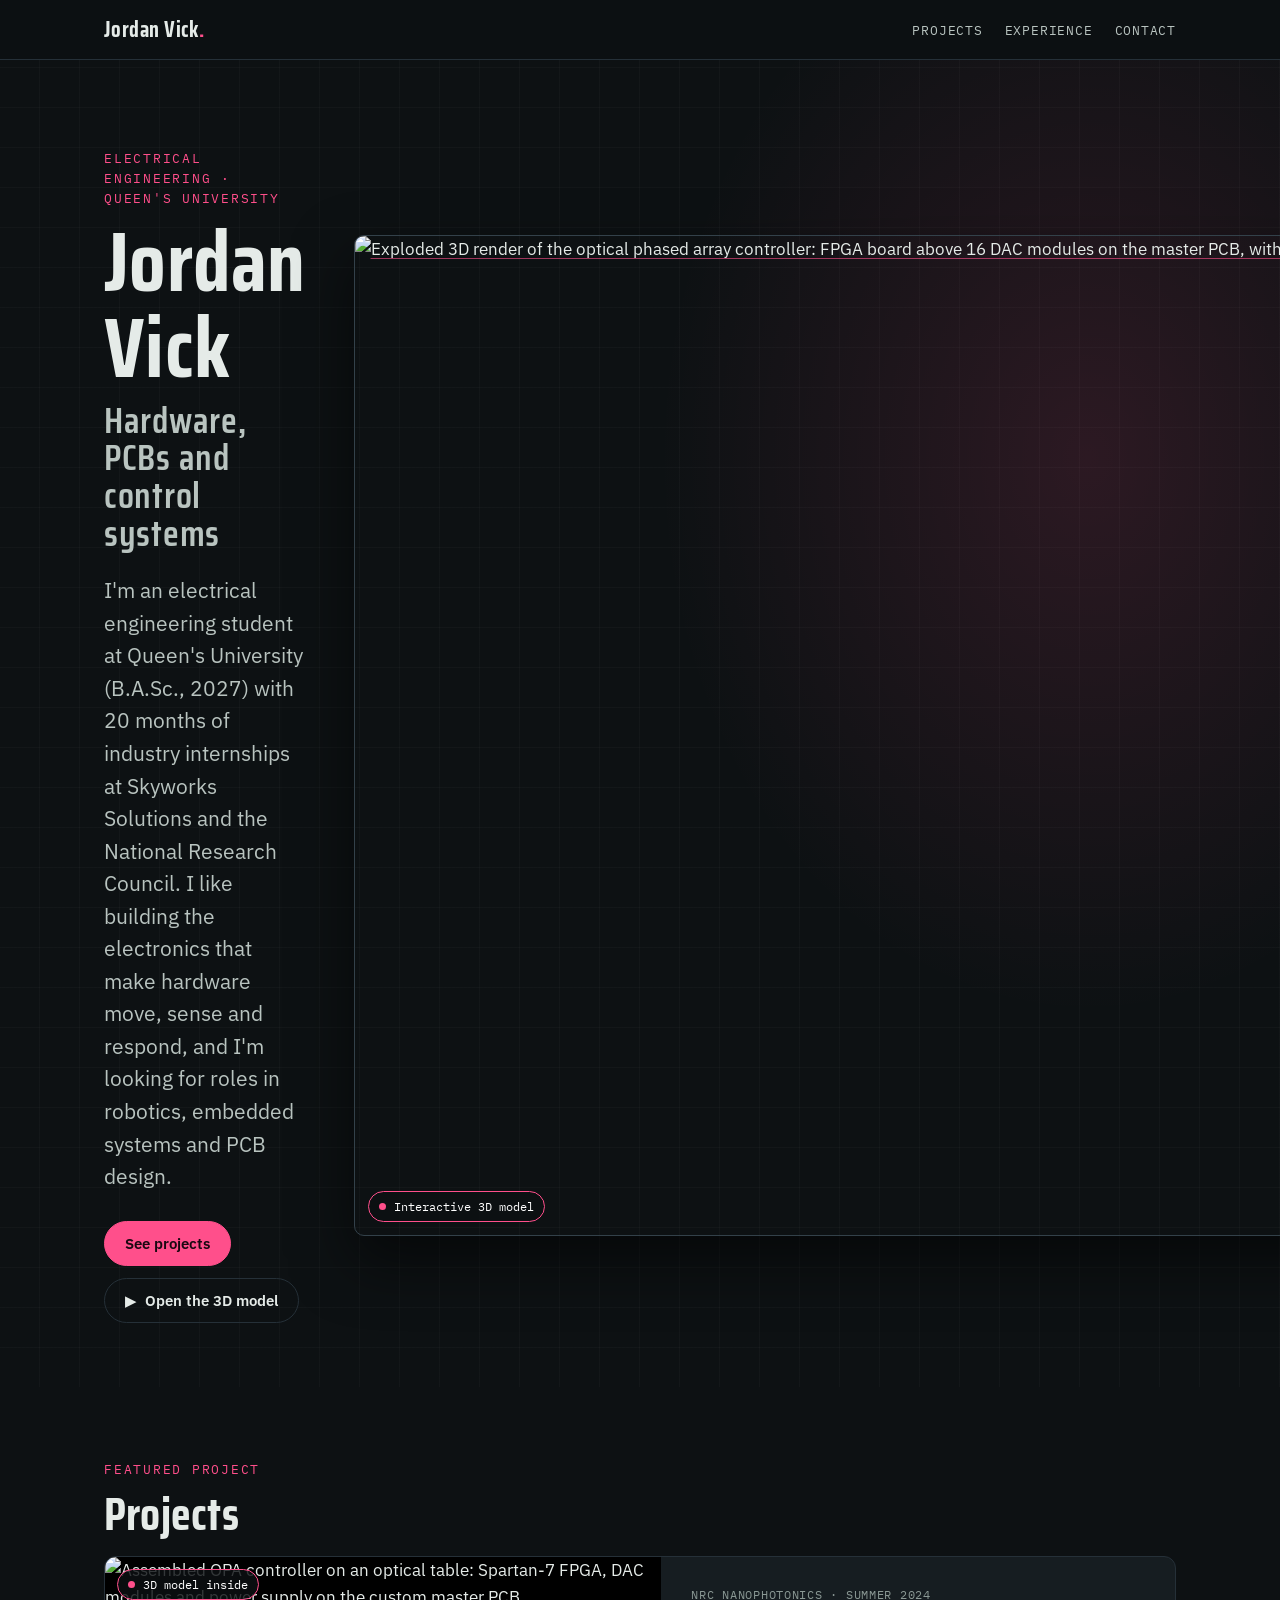
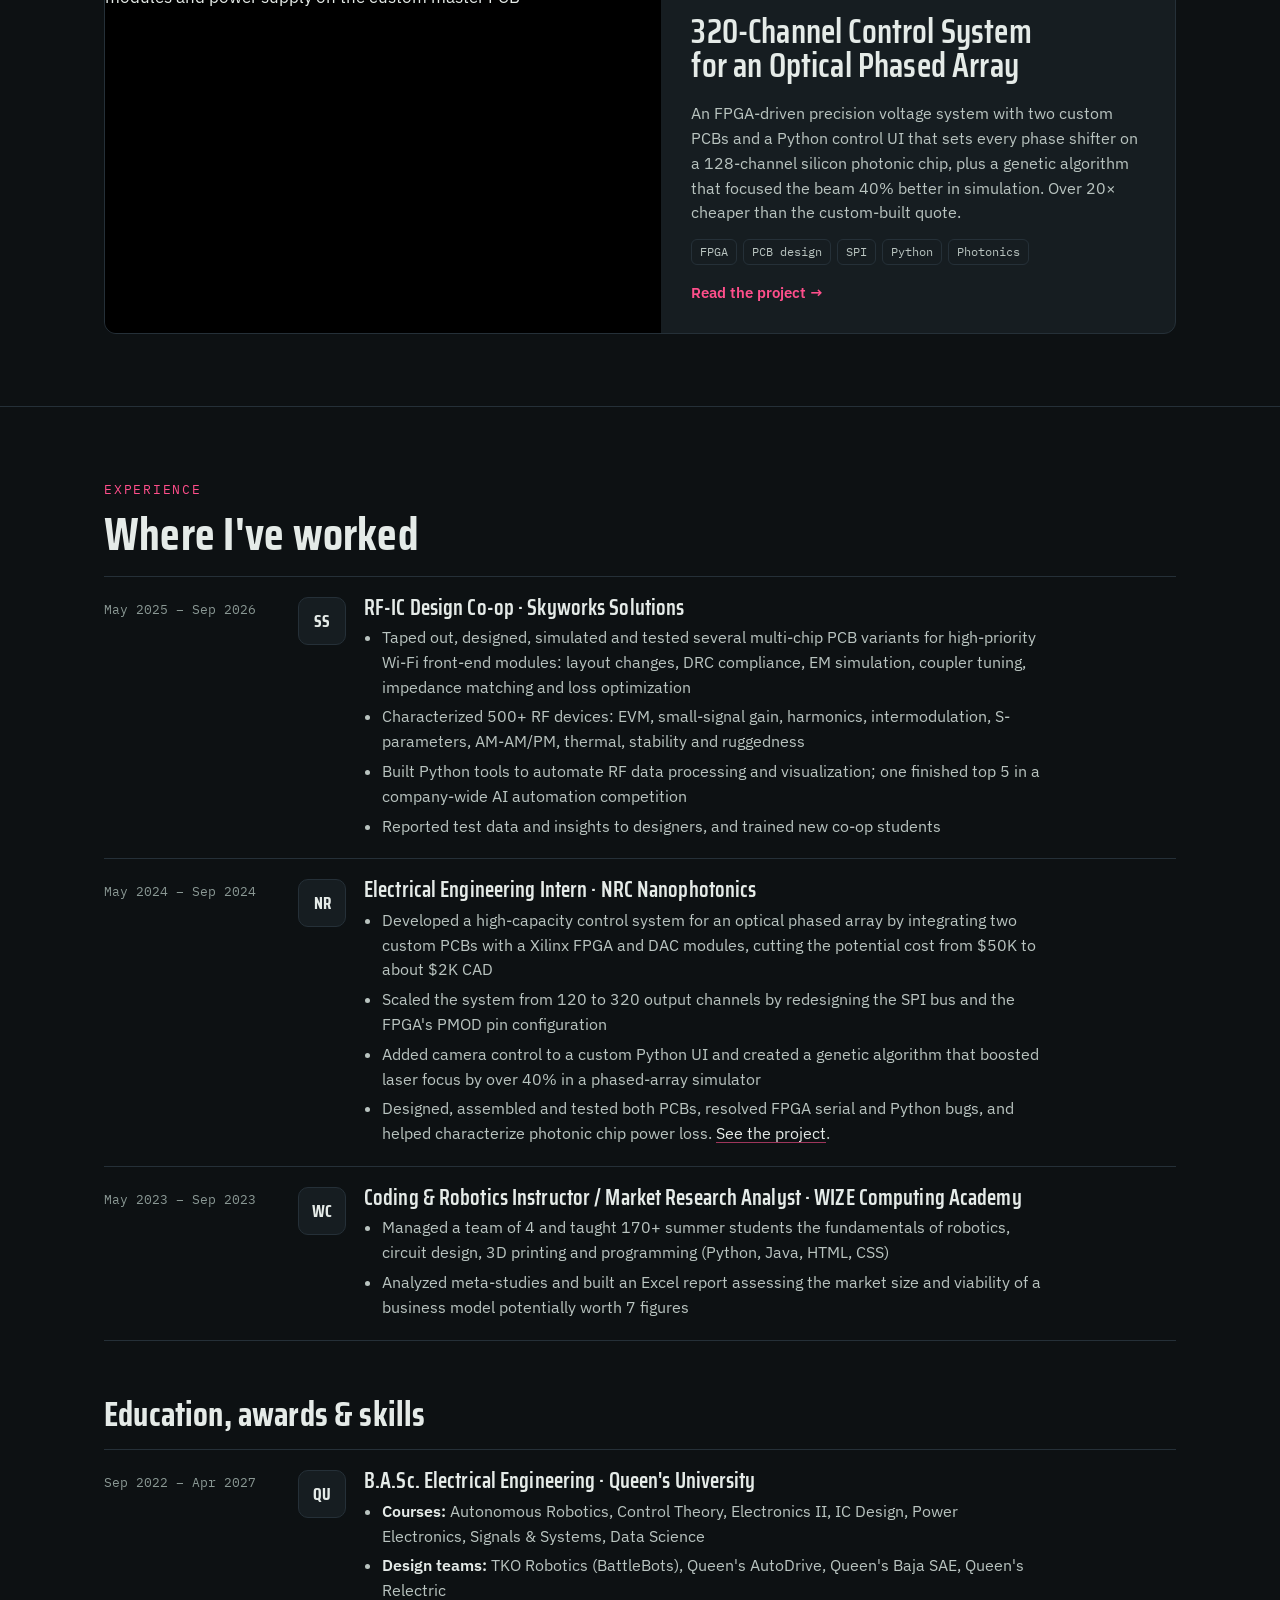
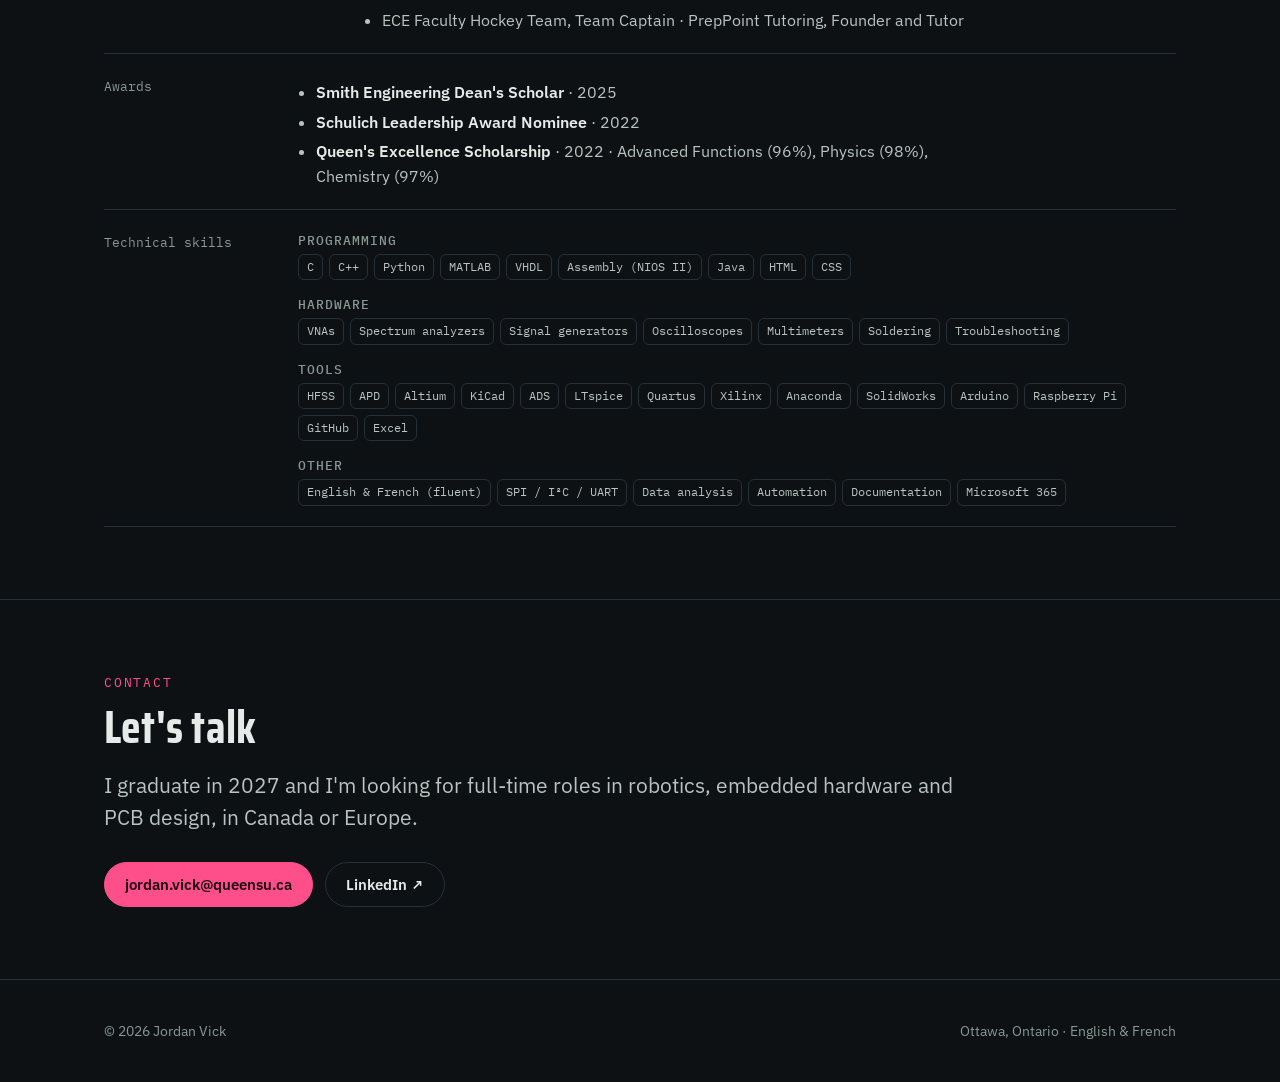
==== index.html @ 826437dc "Update portfolio: NRC project details from final deck, new experience, education, awards and skills " ====
<!doctype html>
<html lang="en">
<head>
<meta charset="utf-8">
<meta name="viewport" content="width=device-width, initial-scale=1">
<title>Jordan Vick · Engineering Portfolio</title>
<meta name="description" content="Engineering portfolio of Jordan Vick, Electrical Engineering at Queen's University: hardware, PCB design, FPGA and control systems.">
<meta property="og:title" content="Jordan Vick · Engineering Portfolio">
<meta property="og:description" content="Hardware, PCB design, FPGA and control systems projects, including an interactive 3D model of a 320-channel optical phased array controller.">
<meta property="og:type" content="website">
<meta property="og:url" content="https://jordankylevick-sudo.github.io/Portfolio_JV/">
<meta property="og:image" content="https://jordankylevick-sudo.github.io/Portfolio_JV/assets/og-opa.jpg">
<meta name="twitter:card" content="summary_large_image">
<link rel="preconnect" href="https://fonts.googleapis.com">
<link rel="preconnect" href="https://fonts.gstatic.com" crossorigin>
<link rel="stylesheet" href="https://fonts.googleapis.com/css2?family=IBM+Plex+Mono:wght@400;500&family=IBM+Plex+Sans:wght@400;500;600&family=Saira+Condensed:wght@600;700&display=swap">
<link rel="stylesheet" href="assets/style.css">
</head>
<body>
<nav class="nav" aria-label="Main">
  <div class="wrap">
    <a class="brand" href="./">Jordan Vick<span>.</span></a>
    <ul>
      <li><a class="l" href="#projects">Projects</a></li>
      <li><a class="l" href="#experience">Experience</a></li>
      <li><a class="l" href="#contact">Contact</a></li>
    </ul>
  </div>
</nav>

<main>
<header class="hero">
  <div class="wrap">
    <div>
      <p class="eyebrow">Electrical Engineering · Queen's University</p>
      <h1>Jordan Vick<span>Hardware, PCBs and control systems</span></h1>
      <p class="lead">I'm an electrical engineering student at Queen's University (B.A.Sc., 2027) with 20 months of industry internships at Skyworks Solutions and the National Research Council. I like building the electronics that make hardware move, sense and respond, and I'm looking for roles in robotics, embedded systems and PCB design.</p>
      <div class="cta-row">
        <a class="btn primary" href="#projects">See projects</a>
        <a class="btn" href="projects/opa-controller.html#model">▶&nbsp; Open the 3D model</a>
      </div>
    </div>
    <a class="hero-fig" href="projects/opa-controller.html#model" aria-label="Open the interactive 3D model of the OPA controller">
      <img src="assets/img/opa-3d-exploded.jpg" alt="Exploded 3D render of the optical phased array controller: FPGA board above 16 DAC modules on the master PCB, with ribbon cables to the chip" width="1400" height="1000">
      <span class="tag"><i></i>Interactive 3D model</span>
    </a>
  </div>
</header>

<section id="projects">
  <div class="wrap">
    <p class="eyebrow">Featured project</p>
    <h2>Projects</h2>
    <div class="cards single">
      <a class="card wide" href="projects/opa-controller.html">
        <div class="media"><img src="assets/img/opa-final-system.jpg" alt="Assembled OPA controller on an optical table: Spartan-7 FPGA, DAC modules and power supply on the custom master PCB" loading="lazy"><span class="tag"><i></i>3D model inside</span></div>
        <div class="body">
          <div class="meta">NRC Nanophotonics · Summer 2024</div>
          <h3>320-Channel Control System for an Optical Phased Array</h3>
          <p>An FPGA-driven precision voltage system with two custom PCBs and a Python control UI that sets every phase shifter on a 128-channel silicon photonic chip, plus a genetic algorithm that focused the beam 40% better in simulation. Over 20× cheaper than the custom-built quote.</p>
          <div class="chips"><span class="chip">FPGA</span><span class="chip">PCB design</span><span class="chip">SPI</span><span class="chip">Python</span><span class="chip">Photonics</span></div>
          <span class="go">Read the project →</span>
        </div>
      </a>
    </div>
  </div>
</section>

<section id="experience">
  <div class="wrap">
    <p class="eyebrow">Experience</p>
    <h2>Where I've worked</h2>
    <div class="xp">
      <div class="xp-row">
        <div class="when">May 2025 – Sep 2026</div>
        <div class="xp-body">
          <img class="logo" src="assets/img/logos/skyworks.png" data-domain="skyworksinc.com" alt="Skyworks Solutions logo" width="48" height="48" loading="lazy">
          <div>
            <h3>RF-IC Design Co-op · Skyworks Solutions</h3>
            <ul class="xp-list">
              <li>Taped out, designed, simulated and tested several multi-chip PCB variants for high-priority Wi-Fi front-end modules: layout changes, DRC compliance, EM simulation, coupler tuning, impedance matching and loss optimization</li>
              <li>Characterized 500+ RF devices: EVM, small-signal gain, harmonics, intermodulation, S-parameters, AM-AM/PM, thermal, stability and ruggedness</li>
              <li>Built Python tools to automate RF data processing and visualization; one finished top 5 in a company-wide AI automation competition</li>
              <li>Reported test data and insights to designers, and trained new co-op students</li>
            </ul>
          </div>
        </div>
      </div>
      <div class="xp-row">
        <div class="when">May 2024 – Sep 2024</div>
        <div class="xp-body">
          <img class="logo" src="assets/img/logos/nrc.png" data-domain="nrc-cnrc.gc.ca" alt="National Research Council Canada logo" width="48" height="48" loading="lazy">
          <div>
            <h3>Electrical Engineering Intern · NRC Nanophotonics</h3>
            <ul class="xp-list">
              <li>Developed a high-capacity control system for an optical phased array by integrating two custom PCBs with a Xilinx FPGA and DAC modules, cutting the potential cost from $50K to about $2K CAD</li>
              <li>Scaled the system from 120 to 320 output channels by redesigning the SPI bus and the FPGA's PMOD pin configuration</li>
              <li>Added camera control to a custom Python UI and created a genetic algorithm that boosted laser focus by over 40% in a phased-array simulator</li>
              <li>Designed, assembled and tested both PCBs, resolved FPGA serial and Python bugs, and helped characterize photonic chip power loss. <a href="projects/opa-controller.html">See the project</a>.</li>
            </ul>
          </div>
        </div>
      </div>
      <div class="xp-row">
        <div class="when">May 2023 – Sep 2023</div>
        <div class="xp-body">
          <img class="logo" src="assets/img/logos/wize.png" data-domain="wizecomputing.com" alt="WIZE Computing Academy logo" width="48" height="48" loading="lazy">
          <div>
            <h3>Coding &amp; Robotics Instructor / Market Research Analyst · WIZE Computing Academy</h3>
            <ul class="xp-list">
              <li>Managed a team of 4 and taught 170+ summer students the fundamentals of robotics, circuit design, 3D printing and programming (Python, Java, HTML, CSS)</li>
              <li>Analyzed meta-studies and built an Excel report assessing the market size and viability of a business model potentially worth 7 figures</li>
            </ul>
          </div>
        </div>
      </div>
    </div>

    <h2 class="xp-sub">Education, awards &amp; skills</h2>
    <div class="xp">
      <div class="xp-row">
        <div class="when">Sep 2022 – Apr 2027</div>
        <div class="xp-body">
          <img class="logo" src="assets/img/logos/queens.png" data-domain="queensu.ca" alt="Queen's University logo" width="48" height="48" loading="lazy">
          <div>
            <h3>B.A.Sc. Electrical Engineering · Queen's University</h3>
            <ul class="xp-list">
              <li><b>Courses:</b> Autonomous Robotics, Control Theory, Electronics II, IC Design, Power Electronics, Signals &amp; Systems, Data Science</li>
              <li><b>Design teams:</b> TKO Robotics (BattleBots), Queen's AutoDrive, Queen's Baja SAE, Queen's Relectric</li>
              <li>ECE Faculty Hockey Team, Team Captain · PrepPoint Tutoring, Founder and Tutor</li>
            </ul>
          </div>
        </div>
      </div>
      <div class="xp-row">
        <div class="when">Awards</div>
        <div>
          <ul class="xp-list">
            <li><b>Smith Engineering Dean's Scholar</b> · 2025</li>
            <li><b>Schulich Leadership Award Nominee</b> · 2022</li>
            <li><b>Queen's Excellence Scholarship</b> · 2022 · Advanced Functions (96%), Physics (98%), Chemistry (97%)</li>
          </ul>
        </div>
      </div>
      <div class="xp-row">
        <div class="when">Technical skills</div>
        <div class="skills">
          <div><b>Programming</b><div class="chips"><span class="chip">C</span><span class="chip">C++</span><span class="chip">Python</span><span class="chip">MATLAB</span><span class="chip">VHDL</span><span class="chip">Assembly (NIOS II)</span><span class="chip">Java</span><span class="chip">HTML</span><span class="chip">CSS</span></div></div>
          <div><b>Hardware</b><div class="chips"><span class="chip">VNAs</span><span class="chip">Spectrum analyzers</span><span class="chip">Signal generators</span><span class="chip">Oscilloscopes</span><span class="chip">Multimeters</span><span class="chip">Soldering</span><span class="chip">Troubleshooting</span></div></div>
          <div><b>Tools</b><div class="chips"><span class="chip">HFSS</span><span class="chip">APD</span><span class="chip">Altium</span><span class="chip">KiCad</span><span class="chip">ADS</span><span class="chip">LTspice</span><span class="chip">Quartus</span><span class="chip">Xilinx</span><span class="chip">Anaconda</span><span class="chip">SolidWorks</span><span class="chip">Arduino</span><span class="chip">Raspberry Pi</span><span class="chip">GitHub</span><span class="chip">Excel</span></div></div>
          <div><b>Other</b><div class="chips"><span class="chip">English &amp; French (fluent)</span><span class="chip">SPI / I²C / UART</span><span class="chip">Data analysis</span><span class="chip">Automation</span><span class="chip">Documentation</span><span class="chip">Microsoft 365</span></div></div>
        </div>
      </div>
    </div>
  </div>
</section>

<section id="contact">
  <div class="wrap">
    <p class="eyebrow">Contact</p>
    <h2>Let's talk</h2>
    <p class="lead">I graduate in 2027 and I'm looking for full-time roles in robotics, embedded hardware and PCB design, in Canada or Europe.</p>
    <div class="cta-row">
      <a class="btn primary" href="mailto:jordan.vick@queensu.ca">jordan.vick@queensu.ca</a>
      <a class="btn" href="https://www.linkedin.com/in/jordanvick/" target="_blank" rel="noopener">LinkedIn ↗</a>
    </div>
  </div>
</section>
</main>

<footer>
  <div class="wrap">
    <span>© 2026 Jordan Vick</span>
    <span>Ottawa, Ontario · English &amp; French</span>
  </div>
</footer>
<script>
  // company logos: use the local file in assets/img/logos if present,
  // otherwise fall back to the company's site icon, otherwise show initials
  document.querySelectorAll('img.logo').forEach(function (img) {
    function initials() {
      var d = document.createElement('span');
      d.className = 'logo mono-logo';
      d.textContent = img.alt.replace(/ logo$/, '').split(/\s+/).filter(function (w) { return /^[A-Z]/.test(w); }).slice(0, 2).map(function (w) { return w[0]; }).join('');
      img.replaceWith(d);
    }
    function onErr() {
      if (img.dataset.domain && !img.dataset.tried) {
        img.dataset.tried = '1';
        img.src = 'https://www.google.com/s2/favicons?domain=' + img.dataset.domain + '&sz=128';
      } else { initials(); }
    }
    img.addEventListener('error', onErr);
    if (img.complete && img.naturalWidth === 0) onErr();
  });
</script>
</body>
</html>
---- assets/style.css ----
/* Jordan Vick — engineering portfolio
   Single dark "lab bench" look, shared with the 3D model. Narrow reading column, wide figures. */
:root {
  --bg: #0d1113;
  --bg-2: #12181b;
  --panel: #161d21;
  --ink: #e5ebe8;
  --ink-2: #b9c4c0;
  --muted: #8a9894;
  --line: #253038;
  --beam: #ff4f8b;
  --copper: #d9a35b;
  --mask: #1f8a52;
  --font-display: "Saira Condensed", "Arial Narrow", sans-serif;
  --font-body: "IBM Plex Sans", system-ui, -apple-system, "Segoe UI", sans-serif;
  --font-mono: "IBM Plex Mono", ui-monospace, "SFMono-Regular", Menlo, monospace;
  --wrap: 1120px;
  --read: 68ch;
  color-scheme: dark;
}
*, *::before, *::after { box-sizing: border-box; }
html { scroll-behavior: smooth; }
body { margin: 0; background: var(--bg); color: var(--ink); font-family: var(--font-body); font-size: 17px; line-height: 1.6; -webkit-font-smoothing: antialiased; }
img { max-width: 100%; height: auto; display: block; }
a { color: var(--ink); text-decoration-color: rgba(255,79,139,.6); text-underline-offset: 3px; }
a:hover { color: #fff; text-decoration-color: var(--beam); }
a:focus-visible, button:focus-visible, input:focus-visible { outline: 2px solid var(--beam); outline-offset: 3px; border-radius: 4px; }
[hidden] { display: none !important; }

.wrap { max-width: var(--wrap); margin: 0 auto; padding-inline: 24px; }
@media (max-width: 560px) { .wrap { padding-inline: 16px; } body { font-size: 16px; } }

/* ---- nav ---- */
.nav { position: sticky; top: 0; z-index: 20; background: rgba(13,17,19,.86); backdrop-filter: blur(10px); -webkit-backdrop-filter: blur(10px); border-bottom: 1px solid var(--line); }
.nav .wrap { display: flex; align-items: center; justify-content: space-between; gap: 16px; padding-block: 12px; }
.brand { font-family: var(--font-display); font-weight: 700; font-size: 22px; letter-spacing: .02em; text-decoration: none; }
.brand span { color: var(--beam); }
.nav ul { display: flex; gap: 22px; list-style: none; margin: 0; padding: 0; flex-wrap: wrap; }
.nav a.l { font-family: var(--font-mono); font-size: 13px; letter-spacing: .06em; text-transform: uppercase; color: var(--ink-2); text-decoration: none; }
.nav a.l:hover, .nav a.l[aria-current="page"] { color: #fff; }
@media (max-width: 560px) { .nav ul { gap: 14px; } .nav a.l { font-size: 12px; } }

/* ---- type ---- */
.eyebrow { font-family: var(--font-mono); font-size: 12.5px; letter-spacing: .14em; text-transform: uppercase; color: var(--beam); margin: 0 0 12px; }
h1, h2, h3 { font-family: var(--font-display); font-weight: 700; line-height: 1.02; letter-spacing: .005em; text-wrap: balance; margin: 0; }
h1 { font-size: clamp(44px, 7vw, 84px); }
h2 { font-size: clamp(32px, 4.2vw, 46px); margin-bottom: 18px; }
h3 { font-size: 25px; font-weight: 600; margin-bottom: 8px; }
p { margin: 0 0 16px; max-width: var(--read); }
.lead { font-size: clamp(18px, 2vw, 21px); color: var(--ink-2); line-height: 1.55; }
.mono { font-family: var(--font-mono); }
.muted { color: var(--muted); }
strong { font-weight: 600; color: #fff; }

section { padding-block: 72px; border-top: 1px solid var(--line); }
section:first-of-type { border-top: 0; }
@media (max-width: 560px) { section { padding-block: 52px; } }

/* ---- home hero ---- */
.hero { position: relative; padding-block: 88px 64px; overflow: hidden; }
.hero::before { content: ""; position: absolute; inset: 0; background:
  radial-gradient(48% 60% at 85% 30%, rgba(255,79,139,.13), transparent 70%),
  repeating-linear-gradient(0deg, transparent 0 39px, rgba(255,255,255,.025) 39px 40px),
  repeating-linear-gradient(90deg, transparent 0 39px, rgba(255,255,255,.025) 39px 40px); pointer-events: none; }
.hero .wrap { position: relative; display: grid; grid-template-columns: 1.15fr .85fr; gap: 48px; align-items: center; }
.hero h1 span { display: block; color: var(--ink-2); font-weight: 600; font-size: .44em; letter-spacing: .02em; margin-top: 10px; }
.hero .lead { margin-top: 22px; }
.hero-fig { position: relative; }
.hero-fig img { border-radius: 10px; border: 1px solid #33414a; box-shadow: 0 24px 60px rgba(0,0,0,.55); }
.hero-fig .tag { position: absolute; left: 14px; bottom: 14px; }
.cta-row { display: flex; gap: 12px; flex-wrap: wrap; margin-top: 28px; }
.btn { display: inline-flex; align-items: center; gap: 10px; font: 600 15px var(--font-body); padding: 12px 20px; border-radius: 999px; text-decoration: none; border: 1px solid var(--line); color: var(--ink); background: transparent; cursor: pointer; }
.btn:hover { border-color: #44535d; color: #fff; }
.btn.primary { background: var(--beam); border-color: var(--beam); color: #1b0811; }
.btn.primary:hover { background: #ff6d9f; color: #1b0811; }
@media (max-width: 860px) { .hero .wrap { grid-template-columns: 1fr; } .hero { padding-block: 56px 40px; } }

.tag { display: inline-flex; align-items: center; gap: 8px; font-family: var(--font-mono); font-size: 12px; color: #fff; background: rgba(13,17,19,.82); border: 1px solid var(--beam); padding: 5px 10px; border-radius: 999px; }
.tag i { width: 7px; height: 7px; border-radius: 50%; background: var(--beam); }

/* ---- facts strip ---- */
.facts { display: grid; grid-template-columns: repeat(4, 1fr); gap: 1px; background: var(--line); border: 1px solid var(--line); border-radius: 10px; overflow: hidden; margin-top: 40px; }
.fact { background: var(--bg-2); padding: 18px 18px 16px; }
.fact b { display: block; font-family: var(--font-display); font-size: 34px; font-weight: 600; line-height: 1; font-variant-numeric: tabular-nums; }
.fact span { font-size: 13.5px; color: var(--muted); }
@media (max-width: 760px) { .facts { grid-template-columns: repeat(2, 1fr); } }

/* ---- project cards ---- */
.cards { display: grid; grid-template-columns: repeat(2, 1fr); gap: 24px; }
.card { display: flex; flex-direction: column; background: var(--panel); border: 1px solid var(--line); border-radius: 12px; overflow: hidden; text-decoration: none; transition: border-color .2s, transform .2s; }
.card:hover { border-color: #3d4c56; transform: translateY(-2px); color: var(--ink); }
.card .media { aspect-ratio: 16 / 10; overflow: hidden; background: #000; position: relative; }
.card .media img { width: 100%; height: 100%; object-fit: cover; }
.card .media .tag { position: absolute; top: 12px; left: 12px; }
.card .body { padding: 20px 22px 22px; display: grid; gap: 10px; flex: 1; align-content: start; }
.card .meta { font-family: var(--font-mono); font-size: 12px; letter-spacing: .06em; text-transform: uppercase; color: var(--muted); }
.card p { margin: 0; color: var(--ink-2); font-size: 15.5px; }
.chips { display: flex; flex-wrap: wrap; gap: 6px; margin-top: 4px; }
.chip { font-family: var(--font-mono); font-size: 11.5px; color: var(--ink-2); border: 1px solid var(--line); border-radius: 6px; padding: 3px 8px; }
.card .go { margin-top: 6px; font-weight: 600; font-size: 14.5px; color: var(--beam); }
@media (max-width: 760px) { .cards { grid-template-columns: 1fr; } }

/* ---- experience list ---- */
.xp { display: grid; gap: 0; border-top: 1px solid var(--line); }
.xp-row { display: grid; grid-template-columns: 170px 1fr; gap: 24px; padding: 20px 0; border-bottom: 1px solid var(--line); }
.xp-row .when { font-family: var(--font-mono); font-size: 13px; color: var(--muted); padding-top: 3px; font-variant-numeric: tabular-nums; }
.xp-row h3 { font-size: 22px; margin-bottom: 4px; }
.xp-row p { margin: 0; color: var(--ink-2); font-size: 15.5px; }
@media (max-width: 640px) { .xp-row { grid-template-columns: 1fr; gap: 4px; } }

/* ---- project page ---- */
.p-head { padding-block: 64px 40px; position: relative; }
.p-head::before { content: ""; position: absolute; inset: 0; background: radial-gradient(45% 70% at 90% 0%, rgba(255,79,139,.10), transparent 70%); pointer-events: none; }
.p-head .wrap { position: relative; }
.p-head h1 { font-size: clamp(40px, 6.2vw, 72px); max-width: 16ch; }
.p-head .lead { margin-top: 18px; }
.back { display: inline-block; font-family: var(--font-mono); font-size: 13px; color: var(--muted); text-decoration: none; margin-bottom: 26px; }
.back:hover { color: #fff; }
.meta-row { display: flex; flex-wrap: wrap; gap: 8px 22px; margin-top: 22px; font-family: var(--font-mono); font-size: 13px; color: var(--muted); }
.meta-row b { color: var(--ink); font-weight: 500; }

.split { display: grid; grid-template-columns: minmax(0, 1fr) minmax(0, 1fr); gap: 48px; align-items: start; }
.split.wide-left { grid-template-columns: minmax(0, 1.25fr) minmax(0, .75fr); }
@media (max-width: 860px) { .split, .split.wide-left { grid-template-columns: 1fr; gap: 28px; } }

figure { margin: 0; }
figure img { border-radius: 8px; border: 1px solid var(--line); width: 100%; }
figcaption { font-size: 13.5px; color: var(--muted); margin-top: 8px; line-height: 1.45; }
figcaption b { color: var(--ink-2); font-weight: 600; }

.gallery { display: grid; grid-template-columns: repeat(4, 1fr); gap: 18px; }
.gallery figure img { aspect-ratio: 3 / 4; object-fit: cover; }
.gallery.landscape figure img { aspect-ratio: 4 / 3; }
@media (max-width: 860px) { .gallery { grid-template-columns: repeat(2, 1fr); } }

.steps { counter-reset: s; display: grid; gap: 14px; margin: 0; padding: 0; list-style: none; }
.steps li { display: grid; grid-template-columns: 34px 1fr; gap: 12px; align-items: start; }
.steps li::before { counter-increment: s; content: counter(s); font-family: var(--font-mono); font-size: 13px; color: var(--beam); border: 1px solid rgba(255,79,139,.5); border-radius: 50%; width: 28px; height: 28px; display: grid; place-items: center; }
.steps p { margin: 0; color: var(--ink-2); }

.bullets { margin: 0; padding: 0; list-style: none; display: grid; gap: 12px; }
.bullets li { padding-left: 22px; position: relative; color: var(--ink-2); max-width: var(--read); }
.bullets li::before { content: ""; position: absolute; left: 0; top: .62em; width: 8px; height: 8px; border-radius: 2px; background: var(--beam); }

.panel { background: var(--panel); border: 1px solid var(--line); border-radius: 12px; padding: 24px; }
.compare { width: 100%; border-collapse: collapse; font-size: 15px; }
.compare th, .compare td { text-align: left; padding: 12px 14px; border-bottom: 1px solid var(--line); }
.compare th { font-family: var(--font-mono); font-size: 12px; letter-spacing: .08em; text-transform: uppercase; color: var(--muted); font-weight: 500; }
.compare td { font-variant-numeric: tabular-nums; }
.compare td.hi { color: #fff; font-weight: 600; }
.table-scroll { overflow-x: auto; }

/* embedded 3D model */
.viewer { position: relative; border: 1px solid #33414a; border-radius: 12px; overflow: hidden; background: #0d1113; aspect-ratio: 16 / 9; box-shadow: 0 24px 60px rgba(0,0,0,.5); }
.viewer iframe { position: absolute; inset: 0; width: 100%; height: 100%; border: 0; }
.viewer .poster { position: absolute; inset: 0; display: grid; place-items: center; background: center / cover no-repeat; cursor: pointer; border: 0; padding: 0; width: 100%; }
.viewer .poster::after { content: ""; position: absolute; inset: 0; background: linear-gradient(0deg, rgba(13,17,19,.75), rgba(13,17,19,.15)); }
.viewer .poster span { position: relative; z-index: 1; }
.viewer-bar { display: flex; justify-content: space-between; align-items: center; gap: 12px; flex-wrap: wrap; margin-top: 12px; }
@media (max-width: 640px) { .viewer { aspect-ratio: 3 / 4; } }

/* diagram */
.diagram { overflow-x: auto; }
.diagram svg { min-width: 760px; width: 100%; height: auto; display: block; }

/* footer */
footer { border-top: 1px solid var(--line); padding-block: 40px; color: var(--muted); font-size: 14px; }
footer .wrap { display: flex; justify-content: space-between; flex-wrap: wrap; gap: 16px; }
footer a { color: var(--ink-2); }

@media (prefers-reduced-motion: reduce) { html { scroll-behavior: auto; } .card { transition: none; } .card:hover { transform: none; } }

/* ---- single featured card ---- */
.cards.single { grid-template-columns: 1fr; }
.card.wide { flex-direction: row; }
.card.wide .media { flex: 0 0 52%; aspect-ratio: auto; min-height: 320px; }
.card.wide .body { padding: 28px 30px; align-content: center; }
.card.wide h3 { font-size: clamp(26px, 3vw, 34px); }
@media (max-width: 760px) { .card.wide { flex-direction: column; } .card.wide .media { aspect-ratio: 16 / 10; min-height: 0; } }

/* ---- experience extras ---- */
.xp-body { display: grid; grid-template-columns: 48px 1fr; gap: 18px; align-items: start; }
.xp-row .logo { width: 48px; height: 48px; object-fit: contain; background: #fff; border-radius: 10px; padding: 6px; border: 1px solid var(--line); }
.xp-list { margin: 6px 0 0; padding-left: 18px; color: var(--ink-2); font-size: 15.5px; display: grid; gap: 5px; max-width: var(--read); }
.xp-list b { color: var(--ink); font-weight: 600; }
.xp-sub { font-size: clamp(26px, 3vw, 34px); margin: 56px 0 18px; }
.skills { display: grid; gap: 14px; }
.skills > div > b { display: block; font-family: var(--font-mono); font-size: 12.5px; letter-spacing: .08em; text-transform: uppercase; color: var(--muted); font-weight: 500; margin-bottom: 4px; }
@media (max-width: 480px) { .xp-body { grid-template-columns: 40px 1fr; gap: 12px; } .xp-row .logo { width: 40px; height: 40px; } }
.xp-row .mono-logo { display: grid; place-items: center; font: 700 17px var(--font-display); color: var(--ink); background: var(--panel); }
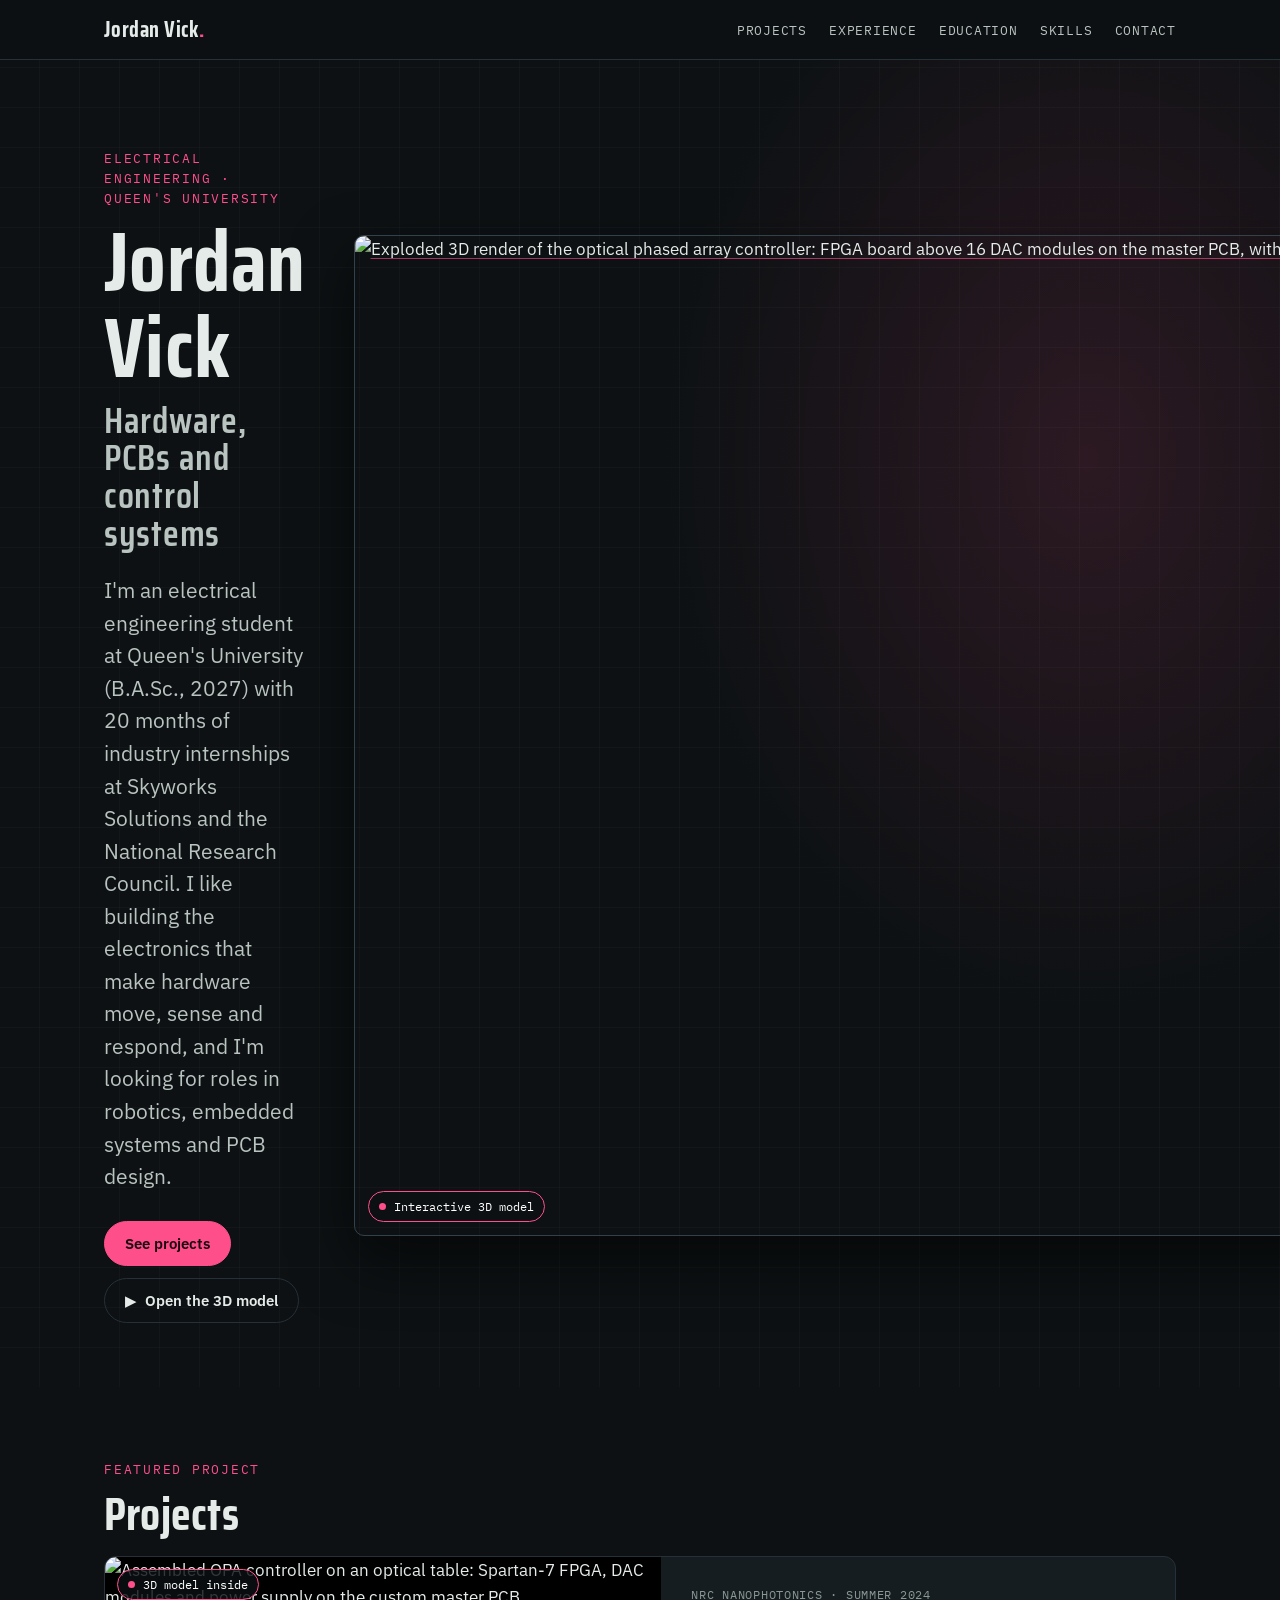
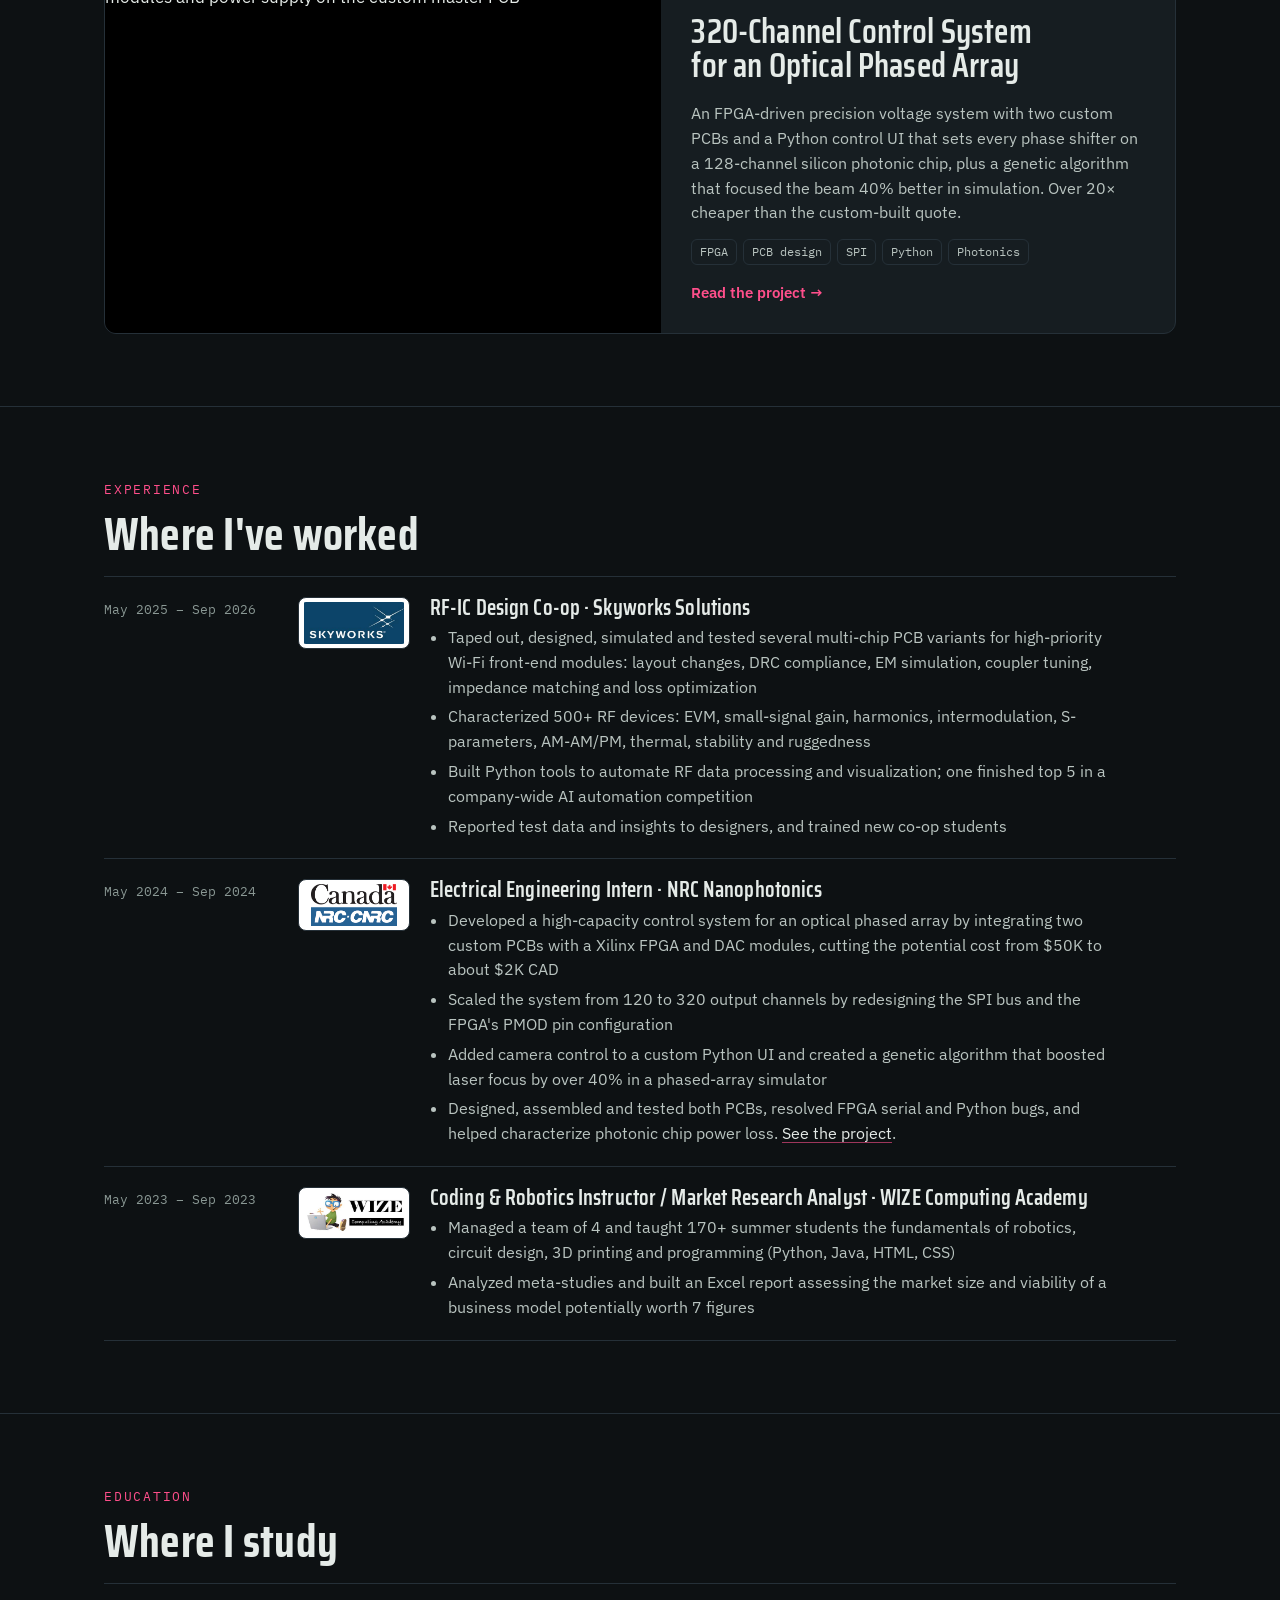
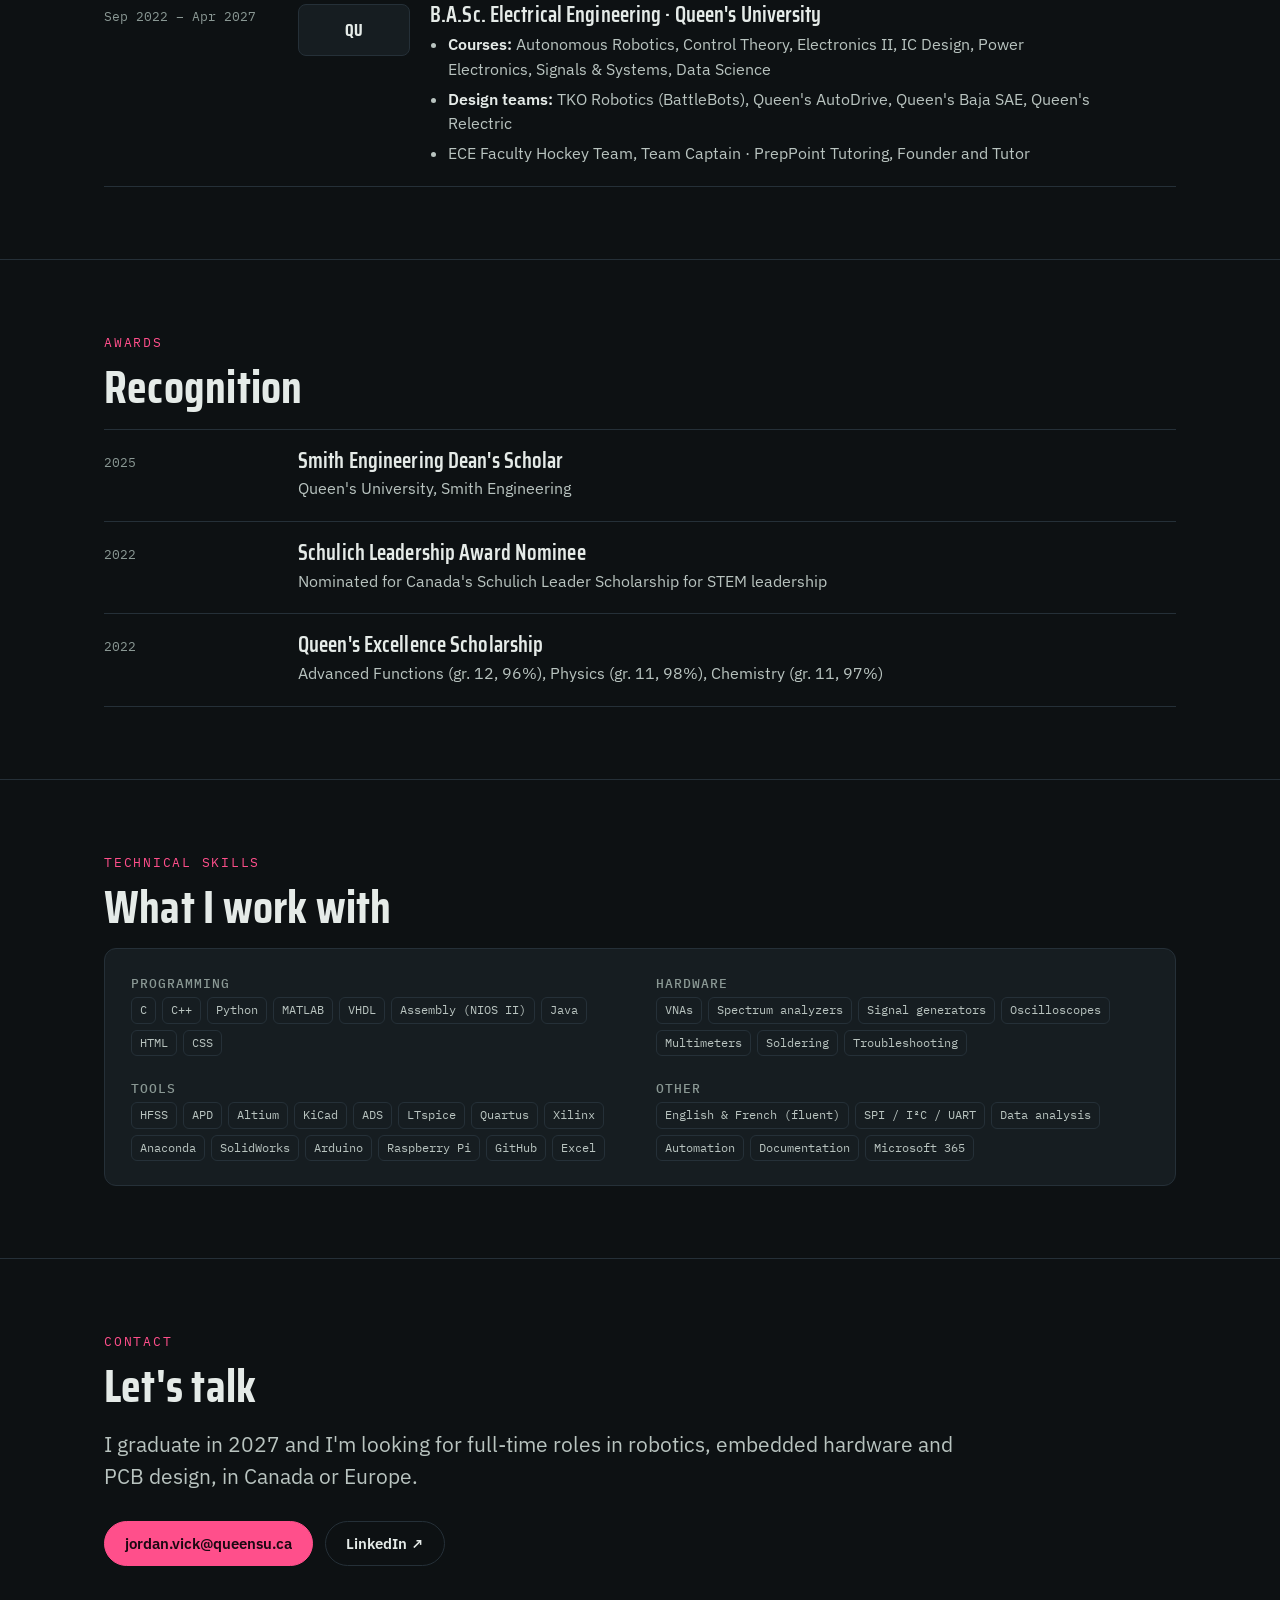
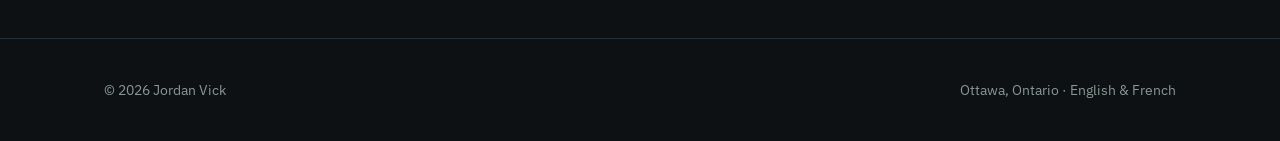
==== commit 8013d5ac: "Add company logos; split education, awards and skills into their own sections Co-Authored-By: Claude" ====
--- a/index.html
+++ b/index.html
@@ -23,6 +23,8 @@
     <ul>
       <li><a class="l" href="#projects">Projects</a></li>
       <li><a class="l" href="#experience">Experience</a></li>
+      <li><a class="l nav-extra" href="#education">Education</a></li>
+      <li><a class="l nav-extra" href="#skills">Skills</a></li>
       <li><a class="l" href="#contact">Contact</a></li>
     </ul>
   </div>
@@ -115,8 +117,13 @@
         </div>
       </div>
     </div>
-
-    <h2 class="xp-sub">Education, awards &amp; skills</h2>
+  </div>
+</section>
+
+<section id="education">
+  <div class="wrap">
+    <p class="eyebrow">Education</p>
+    <h2>Where I study</h2>
     <div class="xp">
       <div class="xp-row">
         <div class="when">Sep 2022 – Apr 2027</div>
@@ -132,25 +139,40 @@
           </div>
         </div>
       </div>
-      <div class="xp-row">
-        <div class="when">Awards</div>
-        <div>
-          <ul class="xp-list">
-            <li><b>Smith Engineering Dean's Scholar</b> · 2025</li>
-            <li><b>Schulich Leadership Award Nominee</b> · 2022</li>
-            <li><b>Queen's Excellence Scholarship</b> · 2022 · Advanced Functions (96%), Physics (98%), Chemistry (97%)</li>
-          </ul>
-        </div>
-      </div>
-      <div class="xp-row">
-        <div class="when">Technical skills</div>
-        <div class="skills">
+    </div>
+  </div>
+</section>
+
+<section id="awards">
+  <div class="wrap">
+    <p class="eyebrow">Awards</p>
+    <h2>Recognition</h2>
+    <div class="xp">
+      <div class="xp-row">
+        <div class="when">2025</div>
+        <div><h3>Smith Engineering Dean's Scholar</h3><p>Queen's University, Smith Engineering</p></div>
+      </div>
+      <div class="xp-row">
+        <div class="when">2022</div>
+        <div><h3>Schulich Leadership Award Nominee</h3><p>Nominated for Canada's Schulich Leader Scholarship for STEM leadership</p></div>
+      </div>
+      <div class="xp-row">
+        <div class="when">2022</div>
+        <div><h3>Queen's Excellence Scholarship</h3><p>Advanced Functions (gr. 12, 96%), Physics (gr. 11, 98%), Chemistry (gr. 11, 97%)</p></div>
+      </div>
+    </div>
+  </div>
+</section>
+
+<section id="skills">
+  <div class="wrap">
+    <p class="eyebrow">Technical skills</p>
+    <h2>What I work with</h2>
+    <div class="skills skills-grid">
           <div><b>Programming</b><div class="chips"><span class="chip">C</span><span class="chip">C++</span><span class="chip">Python</span><span class="chip">MATLAB</span><span class="chip">VHDL</span><span class="chip">Assembly (NIOS II)</span><span class="chip">Java</span><span class="chip">HTML</span><span class="chip">CSS</span></div></div>
           <div><b>Hardware</b><div class="chips"><span class="chip">VNAs</span><span class="chip">Spectrum analyzers</span><span class="chip">Signal generators</span><span class="chip">Oscilloscopes</span><span class="chip">Multimeters</span><span class="chip">Soldering</span><span class="chip">Troubleshooting</span></div></div>
           <div><b>Tools</b><div class="chips"><span class="chip">HFSS</span><span class="chip">APD</span><span class="chip">Altium</span><span class="chip">KiCad</span><span class="chip">ADS</span><span class="chip">LTspice</span><span class="chip">Quartus</span><span class="chip">Xilinx</span><span class="chip">Anaconda</span><span class="chip">SolidWorks</span><span class="chip">Arduino</span><span class="chip">Raspberry Pi</span><span class="chip">GitHub</span><span class="chip">Excel</span></div></div>
           <div><b>Other</b><div class="chips"><span class="chip">English &amp; French (fluent)</span><span class="chip">SPI / I²C / UART</span><span class="chip">Data analysis</span><span class="chip">Automation</span><span class="chip">Documentation</span><span class="chip">Microsoft 365</span></div></div>
-        </div>
-      </div>
     </div>
   </div>
 </section>
--- a/assets/style.css
+++ b/assets/style.css
@@ -179,12 +179,15 @@
 @media (max-width: 760px) { .card.wide { flex-direction: column; } .card.wide .media { aspect-ratio: 16 / 10; min-height: 0; } }
 
 /* ---- experience extras ---- */
-.xp-body { display: grid; grid-template-columns: 48px 1fr; gap: 18px; align-items: start; }
-.xp-row .logo { width: 48px; height: 48px; object-fit: contain; background: #fff; border-radius: 10px; padding: 6px; border: 1px solid var(--line); }
+.xp-body { display: grid; grid-template-columns: 112px 1fr; gap: 20px; align-items: start; }
+.xp-row .logo { width: 112px; height: 52px; object-fit: contain; background: #fff; border-radius: 8px; padding: 4px; border: 1px solid var(--line); }
 .xp-list { margin: 6px 0 0; padding-left: 18px; color: var(--ink-2); font-size: 15.5px; display: grid; gap: 5px; max-width: var(--read); }
 .xp-list b { color: var(--ink); font-weight: 600; }
 .xp-sub { font-size: clamp(26px, 3vw, 34px); margin: 56px 0 18px; }
 .skills { display: grid; gap: 14px; }
 .skills > div > b { display: block; font-family: var(--font-mono); font-size: 12.5px; letter-spacing: .08em; text-transform: uppercase; color: var(--muted); font-weight: 500; margin-bottom: 4px; }
-@media (max-width: 480px) { .xp-body { grid-template-columns: 40px 1fr; gap: 12px; } .xp-row .logo { width: 40px; height: 40px; } }
+@media (max-width: 640px) { .xp-body { grid-template-columns: 1fr; gap: 10px; } }
+.skills-grid { grid-template-columns: repeat(2, 1fr); gap: 22px 32px; background: var(--panel); border: 1px solid var(--line); border-radius: 12px; padding: 24px 26px; }
+@media (max-width: 760px) { .skills-grid { grid-template-columns: 1fr; padding: 20px; } }
+@media (max-width: 560px) { .nav .nav-extra { display: none; } }
 .xp-row .mono-logo { display: grid; place-items: center; font: 700 17px var(--font-display); color: var(--ink); background: var(--panel); }
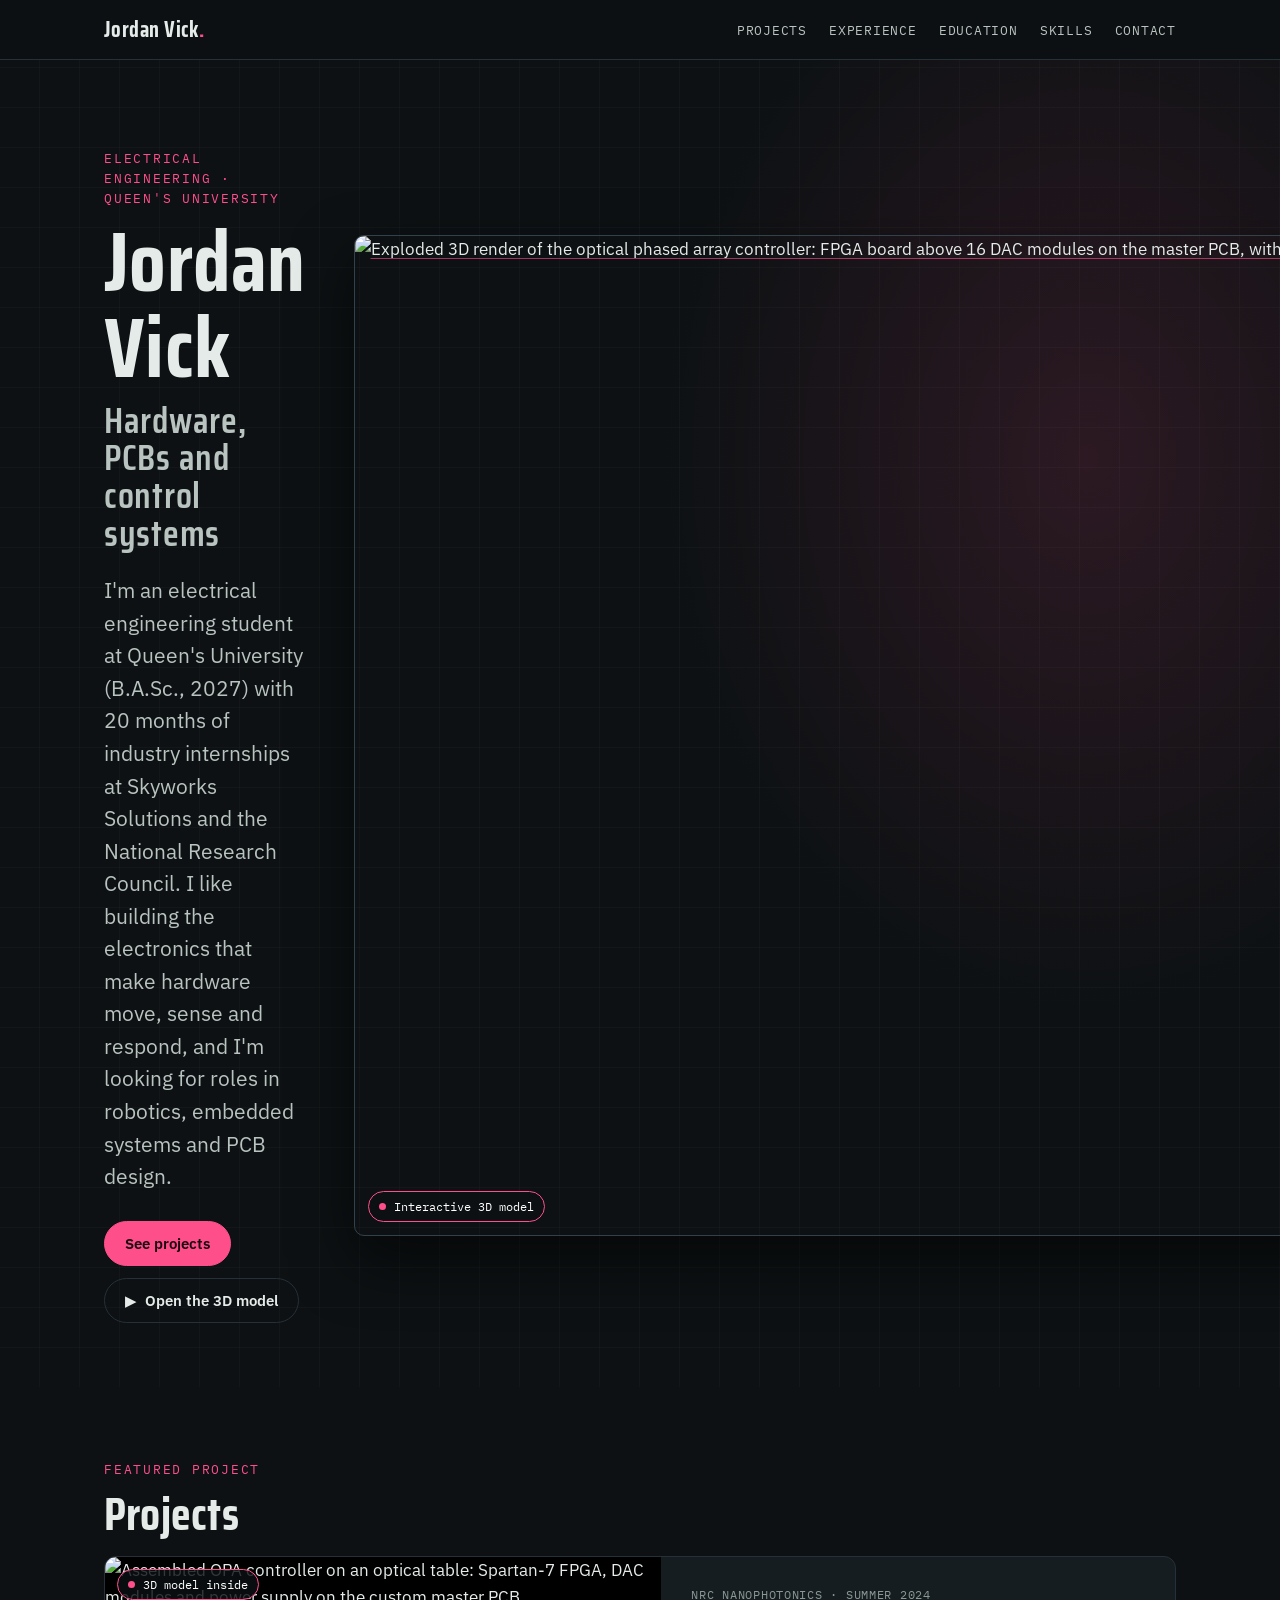
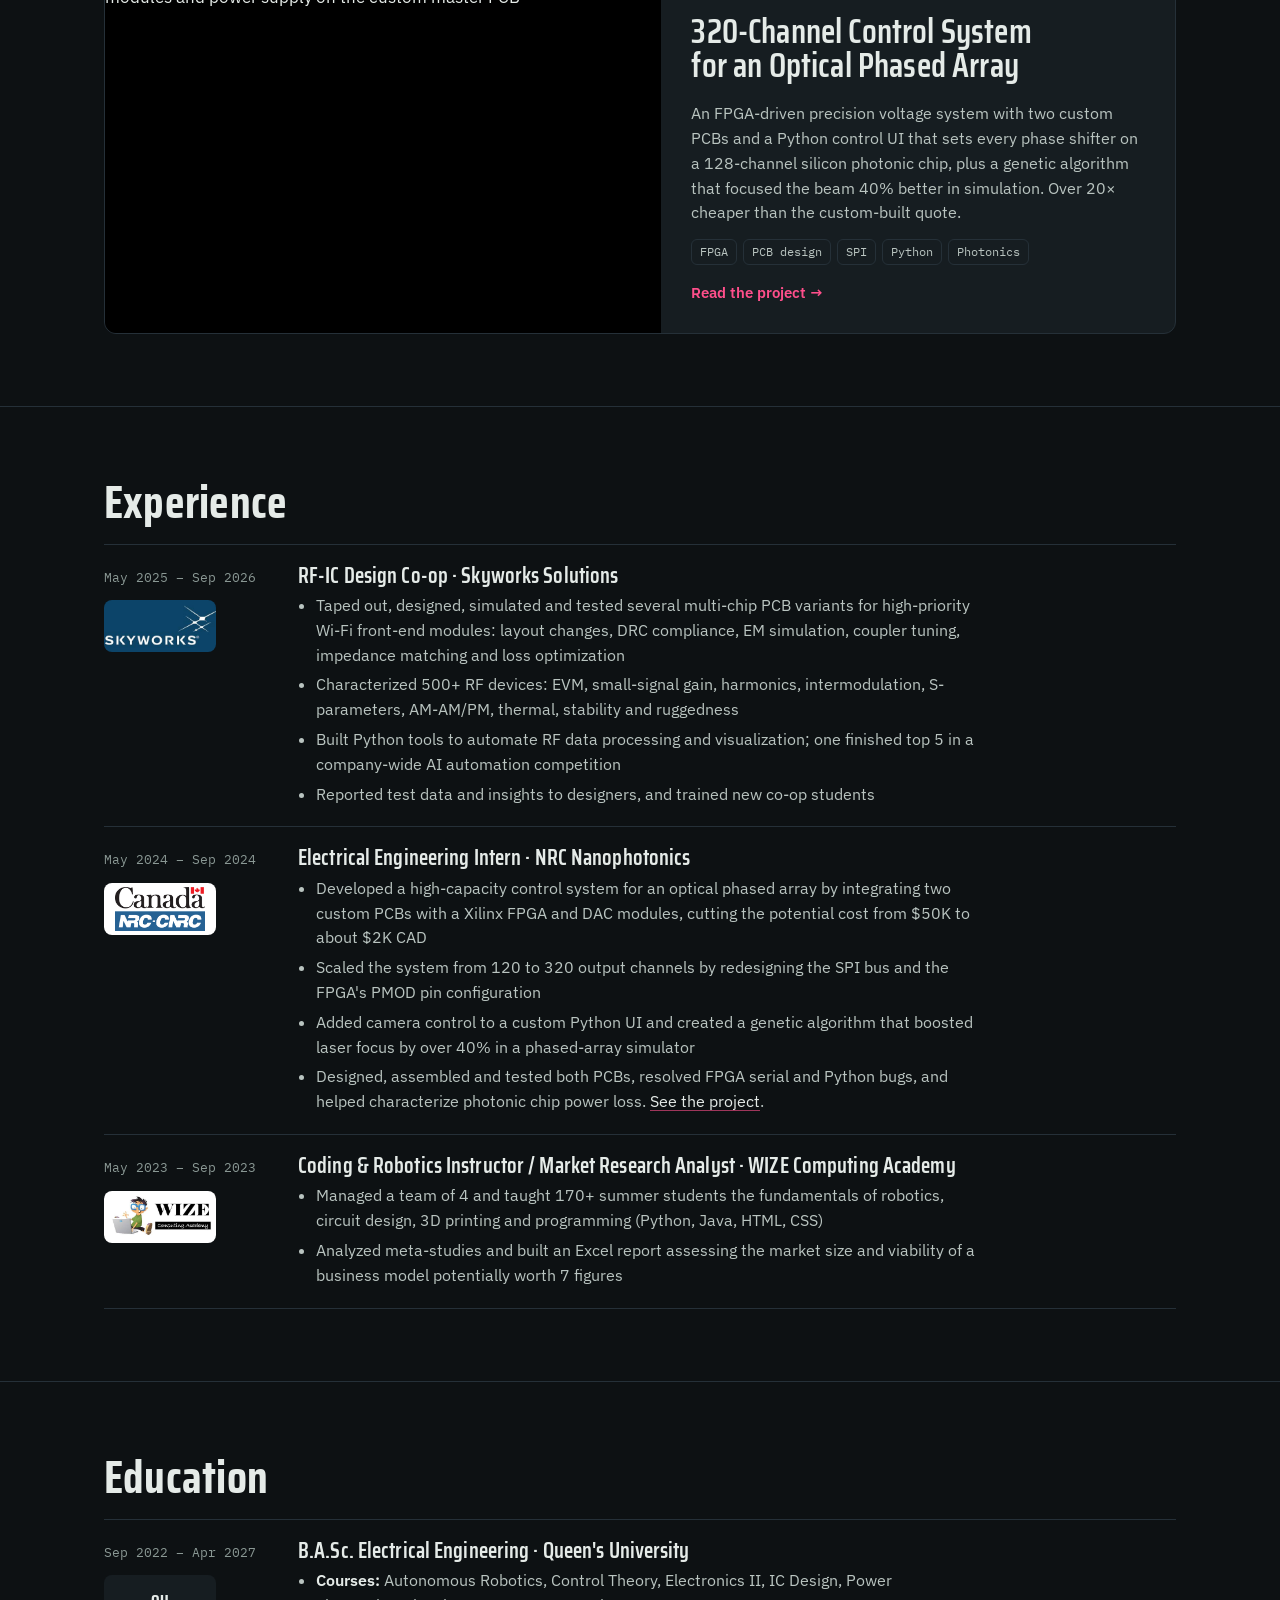
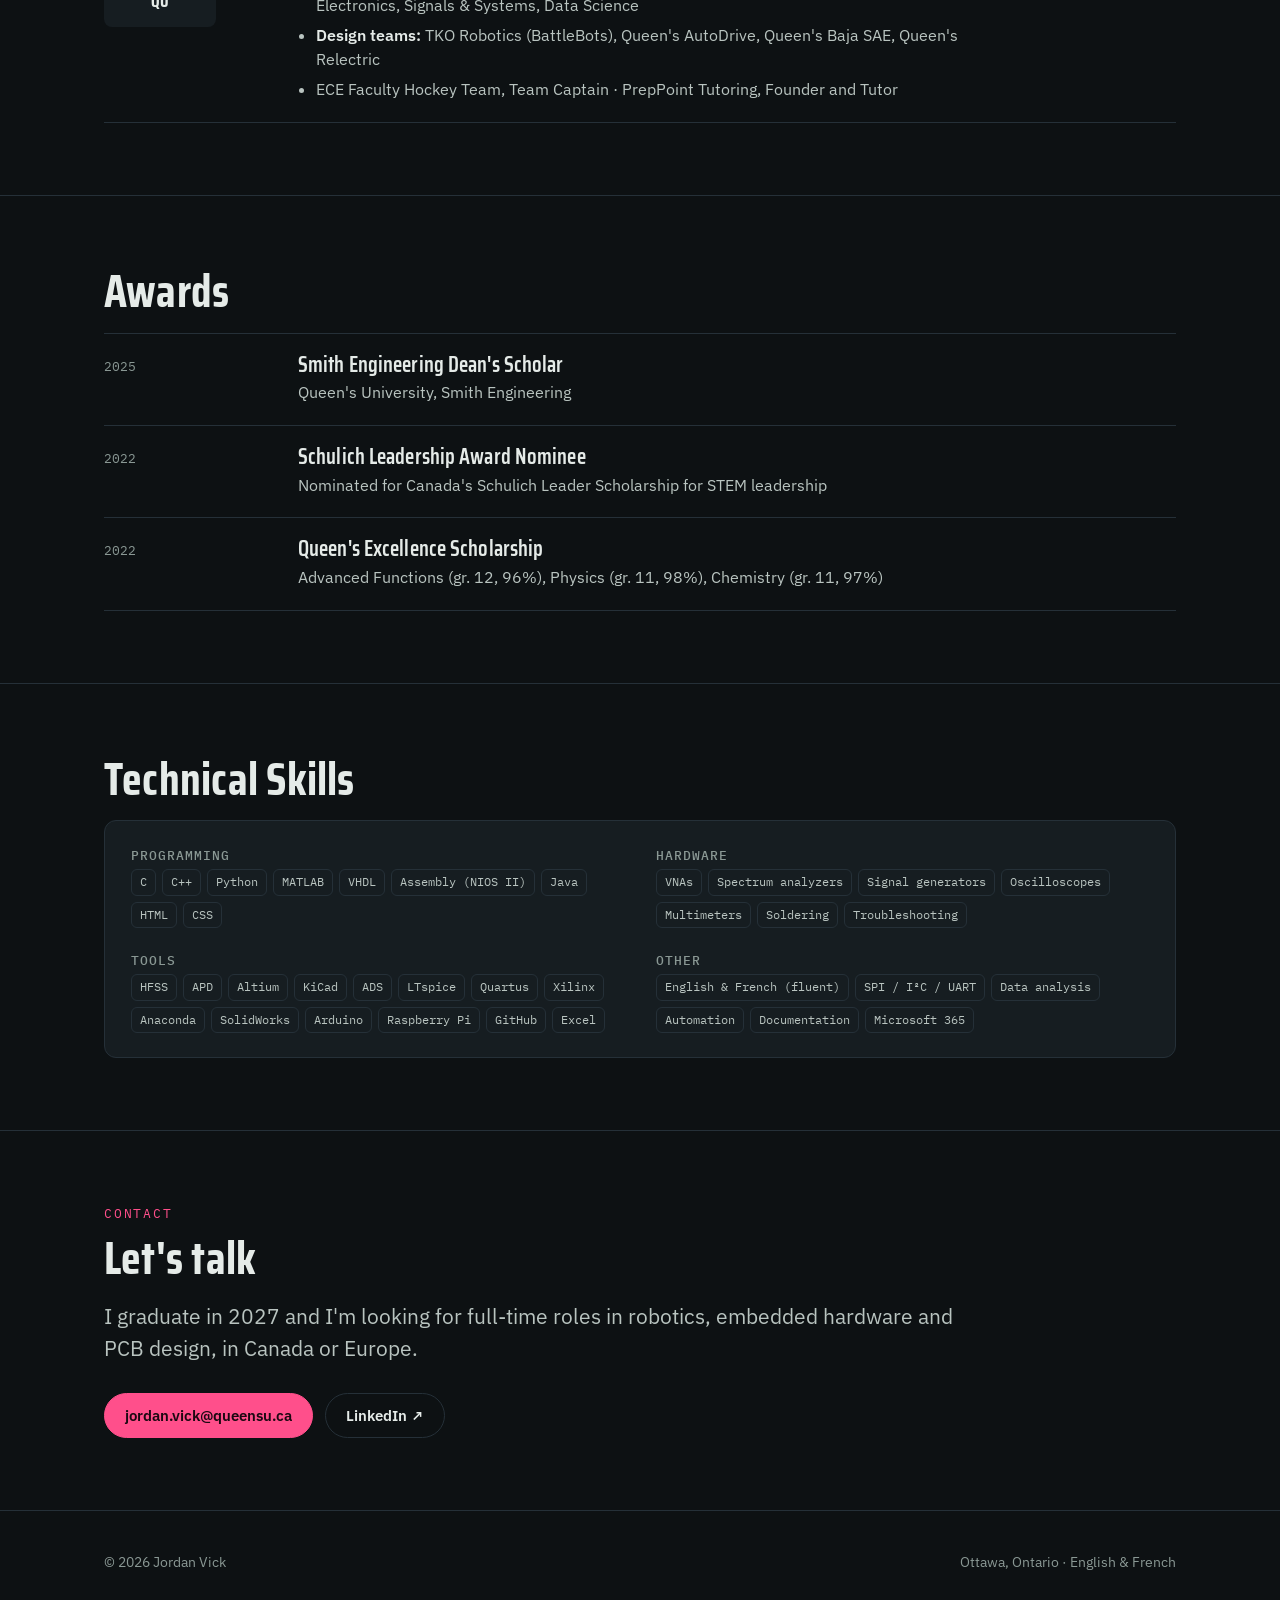
==== commit e725d30e: "Simplify section headers, borderless Skyworks logo, logos under dates Co-Authored-By: Claude Opus 5." ====
--- a/index.html
+++ b/index.html
@@ -8,8 +8,8 @@
 <meta property="og:title" content="Jordan Vick · Engineering Portfolio">
 <meta property="og:description" content="Hardware, PCB design, FPGA and control systems projects, including an interactive 3D model of a 320-channel optical phased array controller.">
 <meta property="og:type" content="website">
-<meta property="og:url" content="https://jordankylevick-sudo.github.io/Portfolio_JV/">
-<meta property="og:image" content="https://jordankylevick-sudo.github.io/Portfolio_JV/assets/og-opa.jpg">
+<meta property="og:url" content="https://jordan-vick.github.io/Portfolio/">
+<meta property="og:image" content="https://jordan-vick.github.io/Portfolio/assets/og-opa.jpg">
 <meta name="twitter:card" content="summary_large_image">
 <link rel="preconnect" href="https://fonts.googleapis.com">
 <link rel="preconnect" href="https://fonts.gstatic.com" crossorigin>
@@ -70,14 +70,11 @@
 
 <section id="experience">
   <div class="wrap">
-    <p class="eyebrow">Experience</p>
-    <h2>Where I've worked</h2>
+    <h2>Experience</h2>
     <div class="xp">
       <div class="xp-row">
-        <div class="when">May 2025 – Sep 2026</div>
-        <div class="xp-body">
-          <img class="logo" src="assets/img/logos/skyworks.png" data-domain="skyworksinc.com" alt="Skyworks Solutions logo" width="48" height="48" loading="lazy">
-          <div>
+        <div class="when">May 2025 – Sep 2026<img class="logo flush" src="assets/img/logos/skyworks.png" data-domain="skyworksinc.com" alt="Skyworks Solutions logo" width="48" height="48" loading="lazy"></div>
+        <div>
             <h3>RF-IC Design Co-op · Skyworks Solutions</h3>
             <ul class="xp-list">
               <li>Taped out, designed, simulated and tested several multi-chip PCB variants for high-priority Wi-Fi front-end modules: layout changes, DRC compliance, EM simulation, coupler tuning, impedance matching and loss optimization</li>
@@ -85,14 +82,11 @@
               <li>Built Python tools to automate RF data processing and visualization; one finished top 5 in a company-wide AI automation competition</li>
               <li>Reported test data and insights to designers, and trained new co-op students</li>
             </ul>
-          </div>
-        </div>
-      </div>
-      <div class="xp-row">
-        <div class="when">May 2024 – Sep 2024</div>
-        <div class="xp-body">
-          <img class="logo" src="assets/img/logos/nrc.png" data-domain="nrc-cnrc.gc.ca" alt="National Research Council Canada logo" width="48" height="48" loading="lazy">
-          <div>
+        </div>
+      </div>
+      <div class="xp-row">
+        <div class="when">May 2024 – Sep 2024<img class="logo" src="assets/img/logos/nrc.png" data-domain="nrc-cnrc.gc.ca" alt="National Research Council Canada logo" width="48" height="48" loading="lazy"></div>
+        <div>
             <h3>Electrical Engineering Intern · NRC Nanophotonics</h3>
             <ul class="xp-list">
               <li>Developed a high-capacity control system for an optical phased array by integrating two custom PCBs with a Xilinx FPGA and DAC modules, cutting the potential cost from $50K to about $2K CAD</li>
@@ -100,20 +94,16 @@
               <li>Added camera control to a custom Python UI and created a genetic algorithm that boosted laser focus by over 40% in a phased-array simulator</li>
               <li>Designed, assembled and tested both PCBs, resolved FPGA serial and Python bugs, and helped characterize photonic chip power loss. <a href="projects/opa-controller.html">See the project</a>.</li>
             </ul>
-          </div>
-        </div>
-      </div>
-      <div class="xp-row">
-        <div class="when">May 2023 – Sep 2023</div>
-        <div class="xp-body">
-          <img class="logo" src="assets/img/logos/wize.png" data-domain="wizecomputing.com" alt="WIZE Computing Academy logo" width="48" height="48" loading="lazy">
-          <div>
+        </div>
+      </div>
+      <div class="xp-row">
+        <div class="when">May 2023 – Sep 2023<img class="logo" src="assets/img/logos/wize.png" data-domain="wizecomputing.com" alt="WIZE Computing Academy logo" width="48" height="48" loading="lazy"></div>
+        <div>
             <h3>Coding &amp; Robotics Instructor / Market Research Analyst · WIZE Computing Academy</h3>
             <ul class="xp-list">
               <li>Managed a team of 4 and taught 170+ summer students the fundamentals of robotics, circuit design, 3D printing and programming (Python, Java, HTML, CSS)</li>
               <li>Analyzed meta-studies and built an Excel report assessing the market size and viability of a business model potentially worth 7 figures</li>
             </ul>
-          </div>
         </div>
       </div>
     </div>
@@ -122,21 +112,17 @@
 
 <section id="education">
   <div class="wrap">
-    <p class="eyebrow">Education</p>
-    <h2>Where I study</h2>
+    <h2>Education</h2>
     <div class="xp">
       <div class="xp-row">
-        <div class="when">Sep 2022 – Apr 2027</div>
-        <div class="xp-body">
-          <img class="logo" src="assets/img/logos/queens.png" data-domain="queensu.ca" alt="Queen's University logo" width="48" height="48" loading="lazy">
-          <div>
+        <div class="when">Sep 2022 – Apr 2027<img class="logo" src="assets/img/logos/queens.png" data-domain="queensu.ca" alt="Queen's University logo" width="48" height="48" loading="lazy"></div>
+        <div>
             <h3>B.A.Sc. Electrical Engineering · Queen's University</h3>
             <ul class="xp-list">
               <li><b>Courses:</b> Autonomous Robotics, Control Theory, Electronics II, IC Design, Power Electronics, Signals &amp; Systems, Data Science</li>
               <li><b>Design teams:</b> TKO Robotics (BattleBots), Queen's AutoDrive, Queen's Baja SAE, Queen's Relectric</li>
               <li>ECE Faculty Hockey Team, Team Captain · PrepPoint Tutoring, Founder and Tutor</li>
             </ul>
-          </div>
         </div>
       </div>
     </div>
@@ -145,8 +131,7 @@
 
 <section id="awards">
   <div class="wrap">
-    <p class="eyebrow">Awards</p>
-    <h2>Recognition</h2>
+    <h2>Awards</h2>
     <div class="xp">
       <div class="xp-row">
         <div class="when">2025</div>
@@ -166,8 +151,7 @@
 
 <section id="skills">
   <div class="wrap">
-    <p class="eyebrow">Technical skills</p>
-    <h2>What I work with</h2>
+    <h2>Technical Skills</h2>
     <div class="skills skills-grid">
           <div><b>Programming</b><div class="chips"><span class="chip">C</span><span class="chip">C++</span><span class="chip">Python</span><span class="chip">MATLAB</span><span class="chip">VHDL</span><span class="chip">Assembly (NIOS II)</span><span class="chip">Java</span><span class="chip">HTML</span><span class="chip">CSS</span></div></div>
           <div><b>Hardware</b><div class="chips"><span class="chip">VNAs</span><span class="chip">Spectrum analyzers</span><span class="chip">Signal generators</span><span class="chip">Oscilloscopes</span><span class="chip">Multimeters</span><span class="chip">Soldering</span><span class="chip">Troubleshooting</span></div></div>
--- a/assets/style.css
+++ b/assets/style.css
@@ -180,7 +180,8 @@
 
 /* ---- experience extras ---- */
 .xp-body { display: grid; grid-template-columns: 112px 1fr; gap: 20px; align-items: start; }
-.xp-row .logo { width: 112px; height: 52px; object-fit: contain; background: #fff; border-radius: 8px; padding: 4px; border: 1px solid var(--line); }
+.xp-row .logo { display: block; width: 112px; height: 52px; object-fit: contain; background: #fff; border-radius: 8px; padding: 4px; margin-top: 12px; }
+.xp-row .logo.flush { object-fit: cover; padding: 0; background: none; }
 .xp-list { margin: 6px 0 0; padding-left: 18px; color: var(--ink-2); font-size: 15.5px; display: grid; gap: 5px; max-width: var(--read); }
 .xp-list b { color: var(--ink); font-weight: 600; }
 .xp-sub { font-size: clamp(26px, 3vw, 34px); margin: 56px 0 18px; }
@@ -190,4 +191,4 @@
 .skills-grid { grid-template-columns: repeat(2, 1fr); gap: 22px 32px; background: var(--panel); border: 1px solid var(--line); border-radius: 12px; padding: 24px 26px; }
 @media (max-width: 760px) { .skills-grid { grid-template-columns: 1fr; padding: 20px; } }
 @media (max-width: 560px) { .nav .nav-extra { display: none; } }
-.xp-row .mono-logo { display: grid; place-items: center; font: 700 17px var(--font-display); color: var(--ink); background: var(--panel); }
+.xp-row .mono-logo { display: grid; display: grid; place-items: center; font: 700 17px var(--font-display); color: var(--ink); background: var(--panel); }
